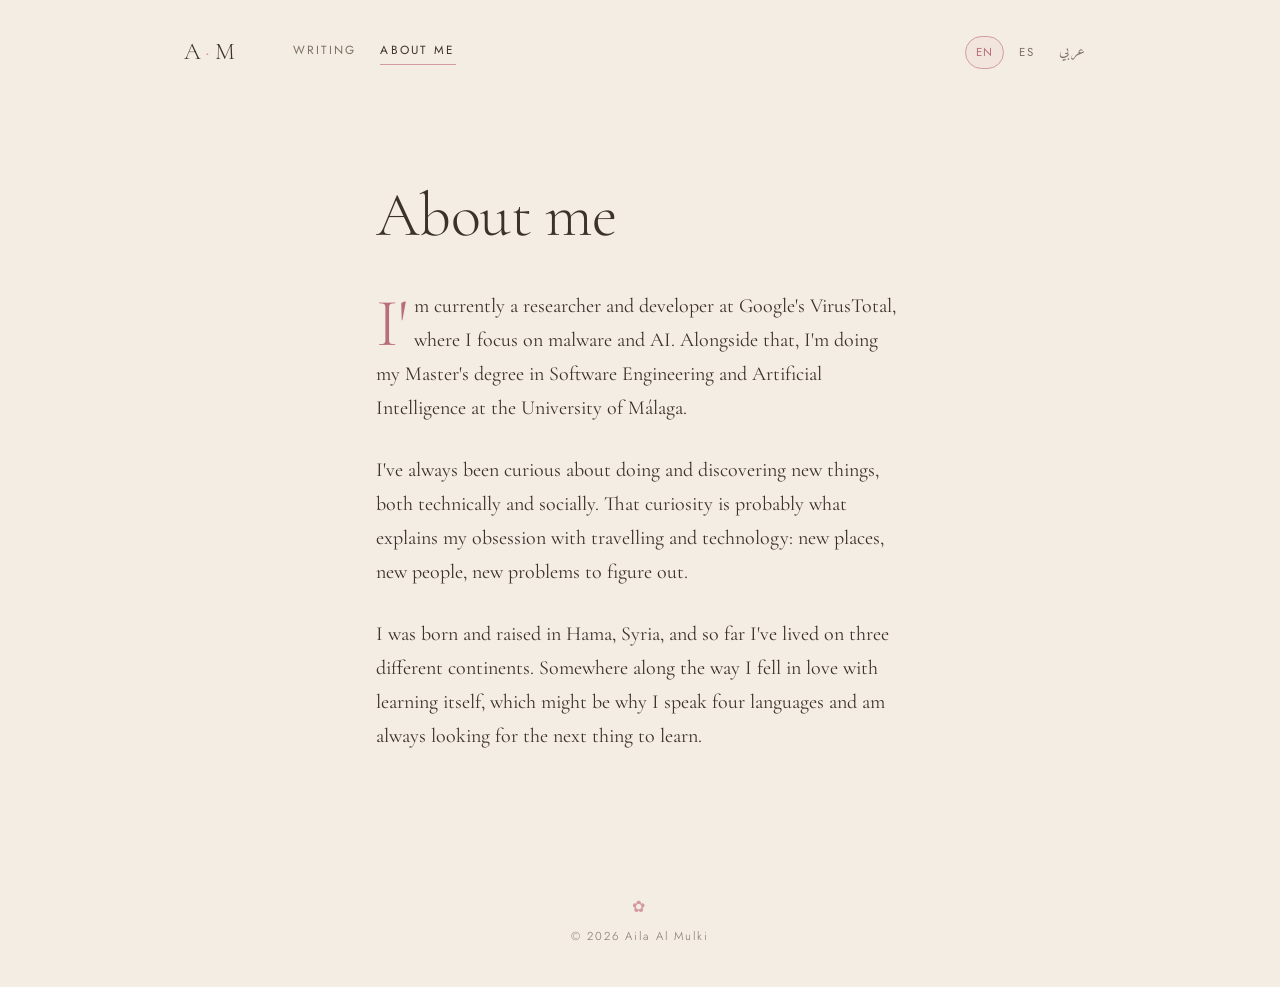
==== about.html @ beb7e513 "Set The Same Sound date to November 9, 2022 Co-Authored-By: Claude Opus 5.5 <noreply@anthropic.com> " ====
<!doctype html>
<html lang="en" dir="ltr">
<head>
  <meta charset="utf-8">
  <meta name="viewport" content="width=device-width, initial-scale=1">
  <title>About me · Aila Al Mulki</title>
  <meta name="description" content="Personal blog of Aila Al Mulki — researcher and developer at VirusTotal, working on malware and AI.">
  <link rel="preconnect" href="https://fonts.googleapis.com">
  <link rel="preconnect" href="https://fonts.gstatic.com" crossorigin>
  <link href="https://fonts.googleapis.com/css2?family=Cormorant+Garamond:ital,wght@0,300;0,400;0,500;1,300;1,400&family=Jost:wght@300;400&family=Amiri:wght@400;700&display=swap" rel="stylesheet">
  <link rel="stylesheet" href="styles.css?v=20261022c">
</head>
<body data-title-key="titleAbout">
  <header class="site-header">
    <a class="monogram" href="./" aria-label="Aila Al Mulki — home">A<span>·</span>M</a>

    <nav class="site-nav" aria-label="Main">
      <a href="writing.html" data-i18n="navWriting">Writing</a>
      <a href="about.html" data-i18n="navAbout" aria-current="page">About me</a>
    </nav>

    <nav class="lang-switch" aria-label="Language">
      <button type="button" data-lang="en" lang="en">EN</button>
      <button type="button" data-lang="es" lang="es">ES</button>
      <button type="button" data-lang="ar" lang="ar" class="ar">عربي</button>
    </nav>
  </header>

  <main>
    <section class="about page-top" aria-labelledby="about-title">
      <h1 class="page-title" id="about-title" data-i18n="aboutTitle">About me</h1>

      <div class="prose">
        <p data-i18n="p1"></p>
        <p data-i18n="p2"></p>
        <p data-i18n="p3"></p>
      </div>
    </section>
  </main>

  <footer class="site-footer">
    <span class="flower" aria-hidden="true">✿</span>
    <p dir="ltr">© <span id="year"></span> Aila Al Mulki</p>
  </footer>

  <script src="i18n.js?v=20261022c"></script>
  <script src="posts.js?v=20261022c"></script>
  <script src="main.js?v=20261022c"></script>
</body>
</html>
---- styles.css ----
:root {
  --bg: #f4ede3;          /* warm beige */
  --bg-soft: #ece2d4;
  --ink: #3b322c;         /* soft espresso, not black */
  --ink-muted: #7d6f64;
  --pink: #d49aa3;        /* dusty rose */
  --pink-deep: #b86f7c;
  --line: #dccfbf;

  --serif: "Cormorant Garamond", "Cormorant", Garamond, Georgia, serif;
  --sans: "Jost", "Helvetica Neue", Arial, sans-serif;
  --arabic: "Amiri", "Noto Naskh Arabic", "Geeza Pro", serif;

  --measure: 36rem;
}

*,
*::before,
*::after { box-sizing: border-box; }

html { -webkit-text-size-adjust: 100%; }

body {
  margin: 0;
  min-height: 100vh;
  display: flex;
  flex-direction: column;
  background: var(--bg);
  color: var(--ink);
  font-family: var(--serif);
  font-weight: 400;
  font-size: 1.25rem;
  line-height: 1.7;
  -webkit-font-smoothing: antialiased;
  text-rendering: optimizeLegibility;
}

::selection { background: var(--pink); color: #fff; }

a { color: inherit; }

/* ---------- Header ---------- */

.site-header {
  display: flex;
  justify-content: space-between;
  align-items: center;
  gap: 1rem;
  width: 100%;
  max-width: 60rem;
  margin: 0 auto;
  padding: 2rem 1.5rem 0;
}

.monogram {
  font-family: var(--serif);
  font-size: 1.5rem;
  font-weight: 300;
  letter-spacing: 0.08em;
  text-decoration: none;
}
.monogram span { color: var(--pink); margin: 0 0.1em; }

.site-nav {
  display: flex;
  gap: 1.5rem;
  margin-inline-start: 2.5rem;
  margin-inline-end: auto;
  font-family: var(--sans);
  font-size: 0.74rem;
  letter-spacing: 0.18em;
  text-transform: uppercase;
}
.site-nav a {
  color: var(--ink-muted);
  text-decoration: none;
  padding-bottom: 0.2rem;
  border-bottom: 1px solid transparent;
  transition: color 0.2s, border-color 0.2s;
}
.site-nav a:hover { color: var(--pink-deep); }
.site-nav a[aria-current="page"] { color: var(--ink); border-bottom-color: var(--pink); }
.site-nav a:focus-visible { outline: 1px solid var(--pink-deep); outline-offset: 3px; }

.lang-switch {
  display: flex;
  gap: 0.25rem;
  font-family: var(--sans);
}

.lang-switch button {
  appearance: none;
  border: 1px solid transparent;
  background: none;
  color: var(--ink-muted);
  font: inherit;
  font-size: 0.72rem;
  font-weight: 400;
  letter-spacing: 0.14em;
  padding: 0.35rem 0.6rem;
  border-radius: 999px;
  cursor: pointer;
  transition: color 0.2s, border-color 0.2s, background-color 0.2s;
}
.lang-switch button.ar {
  font-family: var(--arabic);
  font-size: 0.9rem;
  letter-spacing: 0;
  padding-block: 0.15rem;
}
.lang-switch button:hover { color: var(--pink-deep); }
.lang-switch button[aria-pressed="true"] {
  color: var(--pink-deep);
  border-color: var(--pink);
  background: rgba(212, 154, 163, 0.1);
}
.lang-switch button:focus-visible,
.monogram:focus-visible {
  outline: 1px solid var(--pink-deep);
  outline-offset: 3px;
}

/* ---------- Main ---------- */

main {
  flex: 1;
  width: 100%;
  max-width: var(--measure);
  margin: 0 auto;
  padding: 0 1.5rem;
}

.hero { padding: clamp(4rem, 14vh, 8rem) 0 3.5rem; }

h1 {
  margin: 0;
  font-size: clamp(2.6rem, 8vw, 3.9rem);
  font-weight: 300;
  line-height: 1.1;
  letter-spacing: -0.01em;
}
h1 em {
  font-style: italic;
  font-weight: 300;
  color: var(--pink-deep);
}

h2 {
  display: flex;
  align-items: center;
  gap: 0.9rem;
  margin: 0 0 1.75rem;
  font-family: var(--sans);
  font-size: 0.75rem;
  font-weight: 400;
  letter-spacing: 0.28em;
  text-transform: uppercase;
  color: var(--ink-muted);
}
h2 .rule {
  display: inline-block;
  width: 2.25rem;
  height: 1px;
  background: var(--pink);
}

.prose p { margin: 0 0 1.4em; font-weight: 400; }
.prose p:first-child::first-letter {
  float: left;
  font-size: 3.4em;
  line-height: 0.85;
  padding: 0.08em 0.1em 0 0;
  color: var(--pink-deep);
  font-weight: 300;
}

/* ---------- Writing list ---------- */

.writing { margin-top: 1rem; }

.post-list { list-style: none; margin: 0; padding: 0; }
.post-list li + li { border-top: 1px solid var(--line); }
.post-list a {
  display: block;
  padding: 1.25rem 0;
  text-decoration: none;
}
.post-list time,
.post-header time {
  display: block;
  font-family: var(--sans);
  font-size: 0.68rem;
  font-weight: 300;
  letter-spacing: 0.2em;
  text-transform: uppercase;
  color: var(--ink-muted);
}
.post-title {
  display: block;
  margin: 0.2rem 0 0.3rem;
  font-size: 1.6rem;
  font-weight: 400;
  line-height: 1.25;
  transition: color 0.2s;
}
.post-list a:hover .post-title { color: var(--pink-deep); }
.post-excerpt { display: block; color: var(--ink-muted); font-size: 1.1rem; line-height: 1.55; }

.read-more,
.more-link {
  display: inline-block;
  font-family: var(--sans);
  font-size: 0.7rem;
  letter-spacing: 0.18em;
  text-transform: uppercase;
  color: var(--pink-deep);
  text-decoration: none;
}
.read-more { margin-top: 0.6rem; }
.post-list a:hover .read-more,
.more-link:hover { color: var(--ink); }
.more-link { margin-top: 1.5rem; }

.page-top { padding-top: clamp(3.5rem, 12vh, 7rem); }
.page-title { margin-bottom: 2.5rem; }

/* ---------- Single post ---------- */

.post { padding-top: clamp(3rem, 10vh, 6rem); }

.back {
  font-family: var(--sans);
  font-size: 0.72rem;
  letter-spacing: 0.14em;
  color: var(--ink-muted);
  text-decoration: none;
}
.back:hover { color: var(--pink-deep); }

.post-header { margin: 3rem 0 2.5rem; }
.post-header h1 { margin-top: 0.6rem; }

.waveform {
  display: block;
  width: 7.5rem;
  height: auto;
  margin-bottom: 1.75rem;
  stroke: var(--pink);
  stroke-width: 1.5;
  stroke-linecap: round;
}

/* ---------- Footer ---------- */

.site-footer {
  margin-top: 5rem;
  padding: 2rem 1.5rem 2.5rem;
  text-align: center;
  font-family: var(--sans);
  font-size: 0.72rem;
  font-weight: 300;
  letter-spacing: 0.18em;
  color: var(--ink-muted);
}
.site-footer p { margin: 0.4rem 0 0; }
.flower { color: var(--pink); font-size: 1rem; }

/* ---------- Arabic (RTL) ---------- */

html[lang="ar"] body { font-family: var(--arabic); font-size: 1.2rem; line-height: 1.95; }
html[lang="ar"] h1 { font-family: var(--arabic); font-weight: 400; line-height: 1.4; letter-spacing: 0; }
html[lang="ar"] h1 em { font-style: normal; }
html[lang="ar"] h2 {
  font-family: var(--arabic);
  letter-spacing: 0;
  text-transform: none;
  font-size: 0.95rem;
}
html[lang="ar"] .prose p:first-child::first-letter {
  float: none; font-size: inherit; padding: 0; color: inherit; line-height: inherit;
}

html[lang="ar"] .site-nav a,
html[lang="ar"] .read-more,
html[lang="ar"] .more-link,
html[lang="ar"] .post-list time,
html[lang="ar"] .post-header time,
html[lang="ar"] .back {
  font-family: var(--arabic);
  letter-spacing: 0;
  text-transform: none;
  font-size: 0.95rem;
}
html[lang="ar"] .post-title { font-family: var(--arabic); font-size: 1.45rem; line-height: 1.6; }

/* ---------- Gentle fade when switching language ---------- */

main { transition: opacity 0.25s ease; }
main.is-switching { opacity: 0; }

@media (prefers-reduced-motion: reduce) {
  main, .lang-switch button { transition: none; }
}

@media (max-width: 30rem) {
  body { font-size: 1.15rem; }
  .site-header { padding-top: 1.5rem; padding-inline: 1rem; flex-wrap: wrap; row-gap: 0.75rem; }
  .site-nav { order: 3; width: 100%; margin: 0; }
  main { padding: 0 1rem; }
  .lang-switch button { padding: 0.3rem 0.45rem; }
}
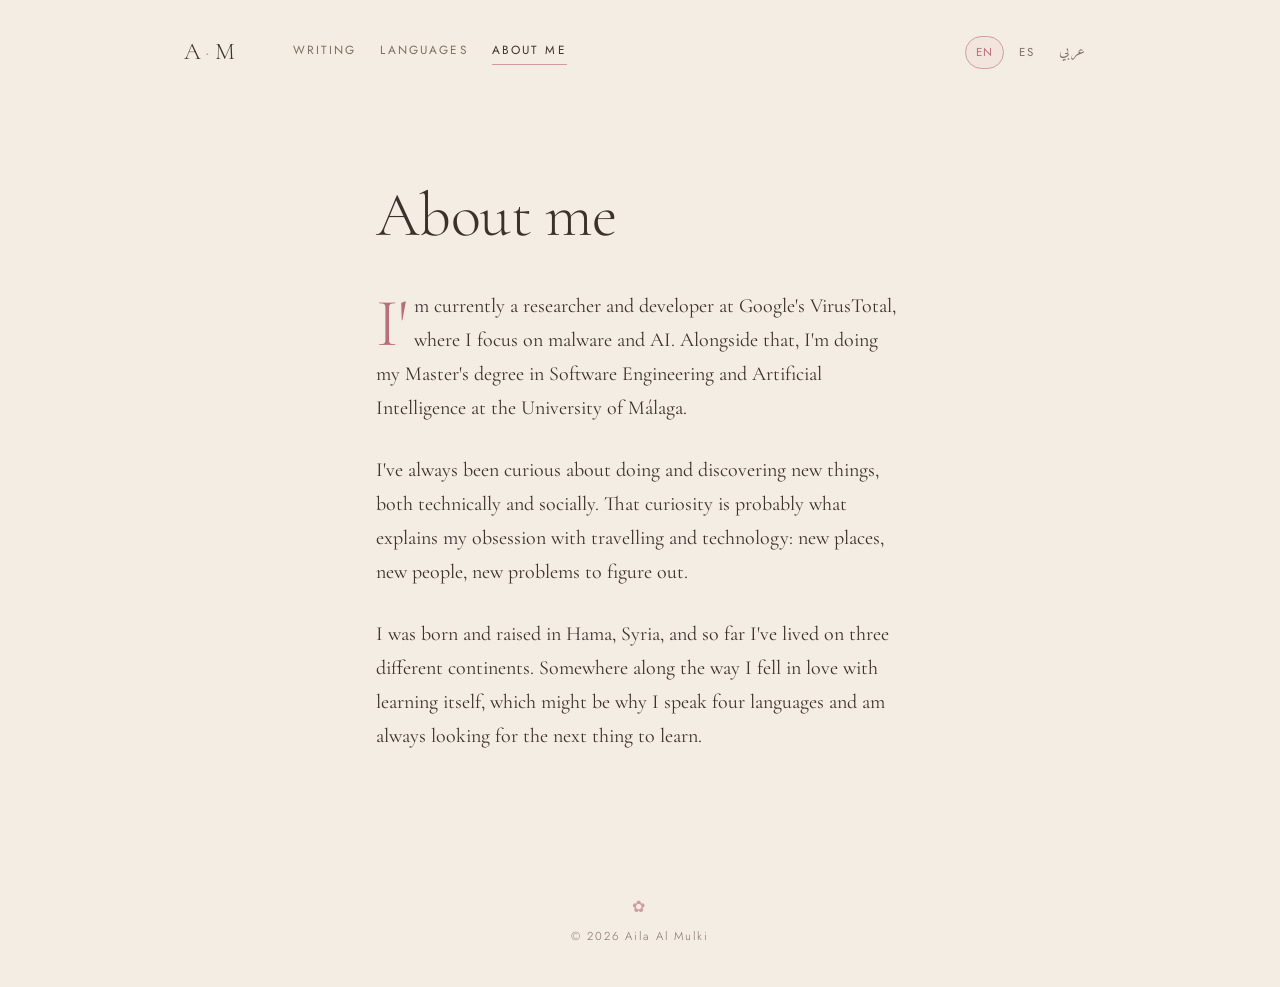
==== commit ae3b8793: "Add Languages section with first entry: How I Learned Languages on My Own Co-Authored-By: Claude Opu" ====
--- a/about.html
+++ b/about.html
@@ -8,7 +8,7 @@
   <link rel="preconnect" href="https://fonts.googleapis.com">
   <link rel="preconnect" href="https://fonts.gstatic.com" crossorigin>
   <link href="https://fonts.googleapis.com/css2?family=Cormorant+Garamond:ital,wght@0,300;0,400;0,500;1,300;1,400&family=Jost:wght@300;400&family=Amiri:wght@400;700&display=swap" rel="stylesheet">
-  <link rel="stylesheet" href="styles.css?v=20261022c">
+  <link rel="stylesheet" href="styles.css?v=20261024a">
 </head>
 <body data-title-key="titleAbout">
   <header class="site-header">
@@ -16,6 +16,7 @@
 
     <nav class="site-nav" aria-label="Main">
       <a href="writing.html" data-i18n="navWriting">Writing</a>
+      <a href="languages.html" data-i18n="navLanguages">Languages</a>
       <a href="about.html" data-i18n="navAbout" aria-current="page">About me</a>
     </nav>
 
@@ -43,8 +44,8 @@
     <p dir="ltr">© <span id="year"></span> Aila Al Mulki</p>
   </footer>
 
-  <script src="i18n.js?v=20261022c"></script>
-  <script src="posts.js?v=20261022c"></script>
-  <script src="main.js?v=20261022c"></script>
+  <script src="i18n.js?v=20261024a"></script>
+  <script src="posts.js?v=20261024a"></script>
+  <script src="main.js?v=20261024a"></script>
 </body>
 </html>
--- a/styles.css
+++ b/styles.css
@@ -249,6 +249,19 @@
   stroke-width: 1.5;
   stroke-linecap: round;
 }
+
+.post-icon {
+  display: block;
+  width: 4rem;
+  height: auto;
+  margin-bottom: 1.75rem;
+  fill: none;
+  stroke: var(--pink);
+  stroke-width: 1.5;
+  stroke-linejoin: round;
+}
+
+.prose em { color: var(--pink-deep); }
 
 /* ---------- Footer ---------- */
 
@@ -293,6 +306,8 @@
 }
 html[lang="ar"] .post-title { font-family: var(--arabic); font-size: 1.45rem; line-height: 1.6; }
 
+html[lang="ar"] .prose em { font-style: normal; }
+
 /* ---------- Gentle fade when switching language ---------- */
 
 main { transition: opacity 0.25s ease; }
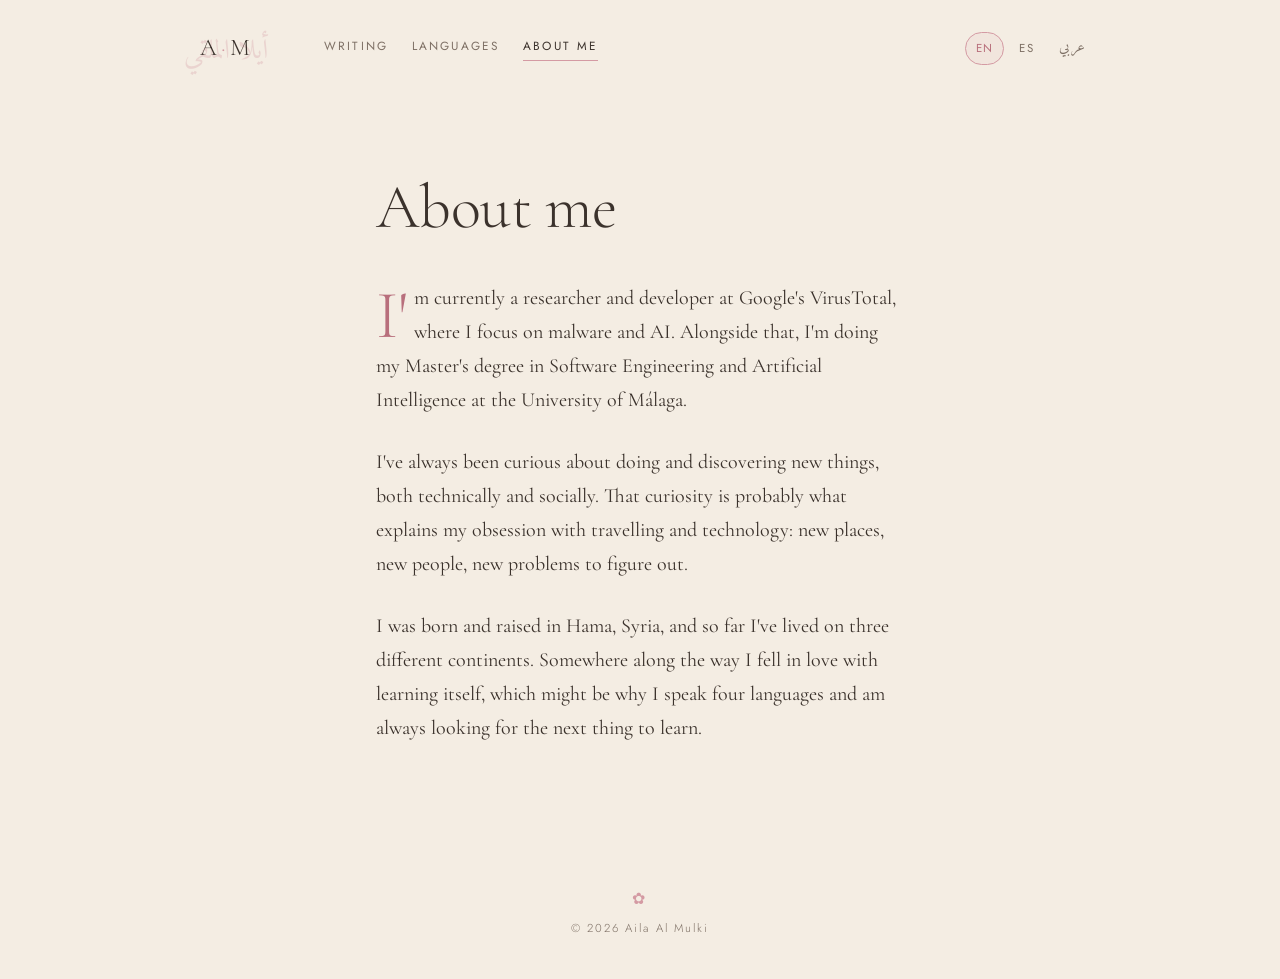
==== commit 003bbd4a: "Blend Arabic name softly behind the A·M logo Co-Authored-By: Claude Opus 5.5 <noreply@anthropic.com>" ====
--- a/about.html
+++ b/about.html
@@ -8,11 +8,11 @@
   <link rel="preconnect" href="https://fonts.googleapis.com">
   <link rel="preconnect" href="https://fonts.gstatic.com" crossorigin>
   <link href="https://fonts.googleapis.com/css2?family=Cormorant+Garamond:ital,wght@0,300;0,400;0,500;1,300;1,400&family=Jost:wght@300;400&family=Amiri:wght@400;700&display=swap" rel="stylesheet">
-  <link rel="stylesheet" href="styles.css?v=20261024a">
+  <link rel="stylesheet" href="styles.css?v=20261024d">
 </head>
 <body data-title-key="titleAbout">
   <header class="site-header">
-    <a class="monogram" href="./" aria-label="Aila Al Mulki — home">A<span>·</span>M</a>
+    <a class="monogram" href="./" aria-label="Aila Al Mulki — home"><span class="mono-ar" lang="ar" dir="rtl" aria-hidden="true">أيلا الملقي</span><span class="mono-latin">A<span>·</span>M</span></a>
 
     <nav class="site-nav" aria-label="Main">
       <a href="writing.html" data-i18n="navWriting">Writing</a>
@@ -44,8 +44,8 @@
     <p dir="ltr">© <span id="year"></span> Aila Al Mulki</p>
   </footer>
 
-  <script src="i18n.js?v=20261024a"></script>
-  <script src="posts.js?v=20261024a"></script>
-  <script src="main.js?v=20261024a"></script>
+  <script src="i18n.js?v=20261024d"></script>
+  <script src="posts.js?v=20261024d"></script>
+  <script src="main.js?v=20261024d"></script>
 </body>
 </html>
--- a/styles.css
+++ b/styles.css
@@ -53,13 +53,33 @@
 }
 
 .monogram {
+  display: inline-grid;
+  place-items: center;
   font-family: var(--serif);
   font-size: 1.5rem;
   font-weight: 300;
   letter-spacing: 0.08em;
-  text-decoration: none;
-}
-.monogram span { color: var(--pink); margin: 0 0.1em; }
+  line-height: 1;
+  text-decoration: none;
+}
+/* Arabic name written softly behind the A·M monogram; both share one grid cell */
+.mono-ar,
+.mono-latin { grid-area: 1 / 1; }
+.mono-ar {
+  font-family: var(--arabic);
+  font-size: 1.7rem;
+  font-weight: 400;
+  letter-spacing: 0;
+  white-space: nowrap;
+  color: var(--pink);
+  opacity: 0.3;
+  transform: translateY(0.12em);
+  pointer-events: none;
+  transition: opacity 0.3s;
+}
+.mono-latin { position: relative; direction: ltr; unicode-bidi: isolate; }
+.mono-latin span { color: var(--pink); margin: 0 0.1em; }
+.monogram:hover .mono-ar { opacity: 0.55; }
 
 .site-nav {
   display: flex;
@@ -223,6 +243,33 @@
 
 .page-top { padding-top: clamp(3.5rem, 12vh, 7rem); }
 .page-title { margin-bottom: 2.5rem; }
+
+/* ---------- Languages card on the homepage ---------- */
+
+.languages-feature { margin-top: 1rem; }
+.languages-feature + .writing { margin-top: 4rem; }
+
+.post-cards li + li { border-top: none; margin-top: 1rem; }
+.post-cards a {
+  padding: 1.75rem 1.75rem 1.5rem;
+  background: rgba(212, 154, 163, 0.08);
+  border: 1px solid rgba(212, 154, 163, 0.35);
+  border-radius: 3px;
+  transition: background-color 0.2s, border-color 0.2s;
+}
+.post-cards a:hover {
+  background: rgba(212, 154, 163, 0.14);
+  border-color: var(--pink);
+}
+.post-cards a::before {
+  content: "";
+  display: block;
+  width: 2.6rem;
+  height: 2rem;
+  margin-bottom: 1rem;
+  background: url("data:image/svg+xml,%3Csvg xmlns='http://www.w3.org/2000/svg' viewBox='0 0 64 48' fill='none' stroke='%23d49aa3' stroke-width='2' stroke-linejoin='round'%3E%3Cpath d='M6 6h28a4 4 0 0 1 4 4v14a4 4 0 0 1-4 4H18l-8 7v-7H6a4 4 0 0 1-4-4V10a4 4 0 0 1 4-4z'/%3E%3Cpath d='M44 16h14a4 4 0 0 1 4 4v12a4 4 0 0 1-4 4h-2v6l-7-6H34a4 4 0 0 1-4-4v-2'/%3E%3C/svg%3E") no-repeat left center / contain;
+}
+html[dir="rtl"] .post-cards a::before { background-position: right center; }
 
 /* ---------- Single post ---------- */
 
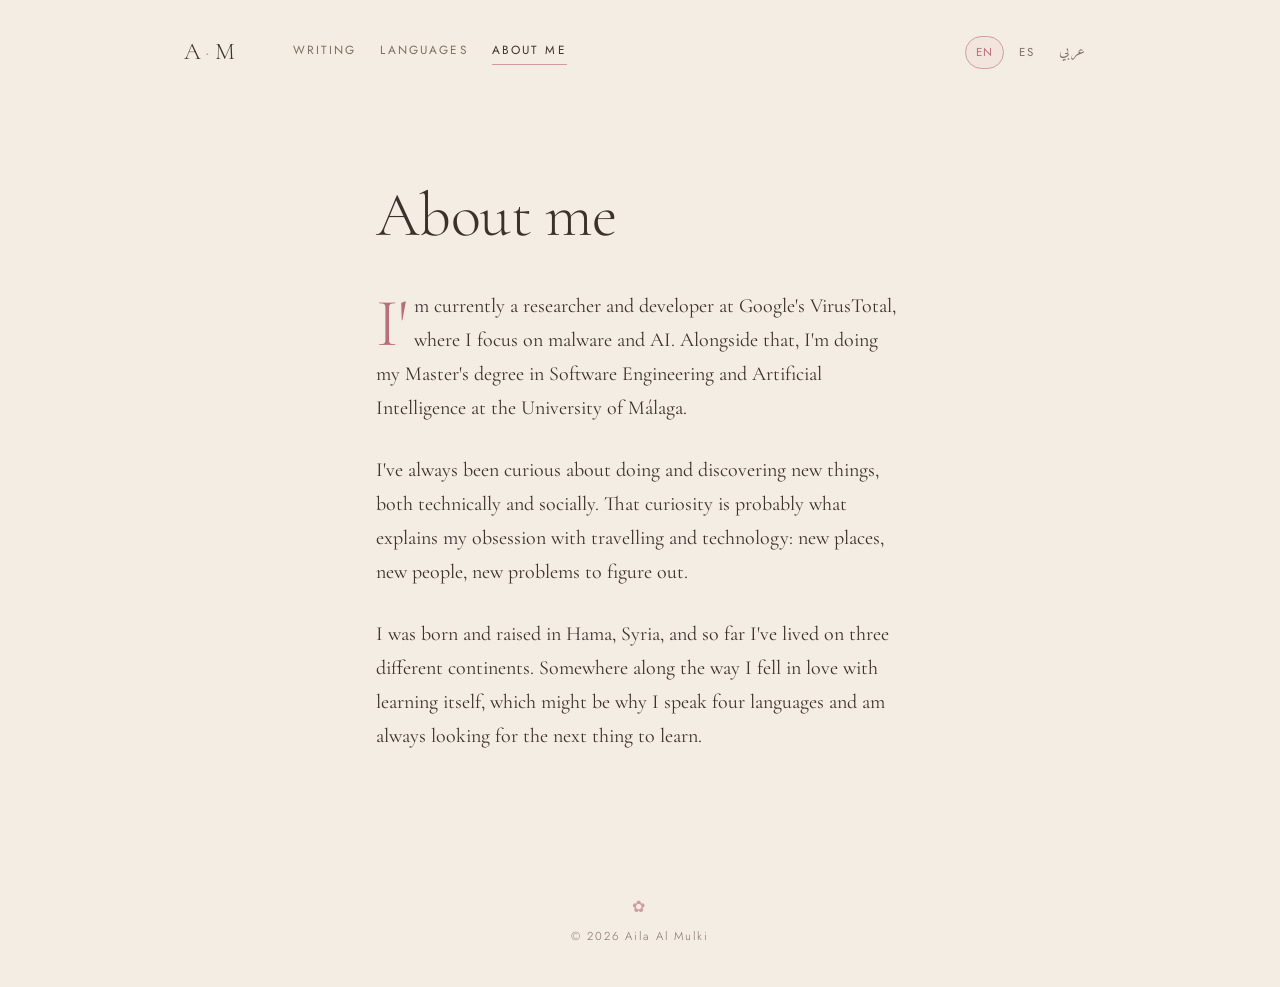
==== commit 7152c6bf: "Return to the simple A·M logo Co-Authored-By: Claude Opus 5.5 <noreply@anthropic.com> Claude-Session" ====
--- a/about.html
+++ b/about.html
@@ -8,11 +8,11 @@
   <link rel="preconnect" href="https://fonts.googleapis.com">
   <link rel="preconnect" href="https://fonts.gstatic.com" crossorigin>
   <link href="https://fonts.googleapis.com/css2?family=Cormorant+Garamond:ital,wght@0,300;0,400;0,500;1,300;1,400&family=Jost:wght@300;400&family=Amiri:wght@400;700&display=swap" rel="stylesheet">
-  <link rel="stylesheet" href="styles.css?v=20261024d">
+  <link rel="stylesheet" href="styles.css?v=20261024e">
 </head>
 <body data-title-key="titleAbout">
   <header class="site-header">
-    <a class="monogram" href="./" aria-label="Aila Al Mulki — home"><span class="mono-ar" lang="ar" dir="rtl" aria-hidden="true">أيلا الملقي</span><span class="mono-latin">A<span>·</span>M</span></a>
+    <a class="monogram" href="./" aria-label="Aila Al Mulki — home">A<span>·</span>M</a>
 
     <nav class="site-nav" aria-label="Main">
       <a href="writing.html" data-i18n="navWriting">Writing</a>
@@ -44,8 +44,8 @@
     <p dir="ltr">© <span id="year"></span> Aila Al Mulki</p>
   </footer>
 
-  <script src="i18n.js?v=20261024d"></script>
-  <script src="posts.js?v=20261024d"></script>
-  <script src="main.js?v=20261024d"></script>
+  <script src="i18n.js?v=20261024e"></script>
+  <script src="posts.js?v=20261024e"></script>
+  <script src="main.js?v=20261024e"></script>
 </body>
 </html>
--- a/styles.css
+++ b/styles.css
@@ -53,33 +53,13 @@
 }
 
 .monogram {
-  display: inline-grid;
-  place-items: center;
   font-family: var(--serif);
   font-size: 1.5rem;
   font-weight: 300;
   letter-spacing: 0.08em;
-  line-height: 1;
-  text-decoration: none;
-}
-/* Arabic name written softly behind the A·M monogram; both share one grid cell */
-.mono-ar,
-.mono-latin { grid-area: 1 / 1; }
-.mono-ar {
-  font-family: var(--arabic);
-  font-size: 1.7rem;
-  font-weight: 400;
-  letter-spacing: 0;
-  white-space: nowrap;
-  color: var(--pink);
-  opacity: 0.3;
-  transform: translateY(0.12em);
-  pointer-events: none;
-  transition: opacity 0.3s;
-}
-.mono-latin { position: relative; direction: ltr; unicode-bidi: isolate; }
-.mono-latin span { color: var(--pink); margin: 0 0.1em; }
-.monogram:hover .mono-ar { opacity: 0.55; }
+  text-decoration: none;
+}
+.monogram span { color: var(--pink); margin: 0 0.1em; }
 
 .site-nav {
   display: flex;
